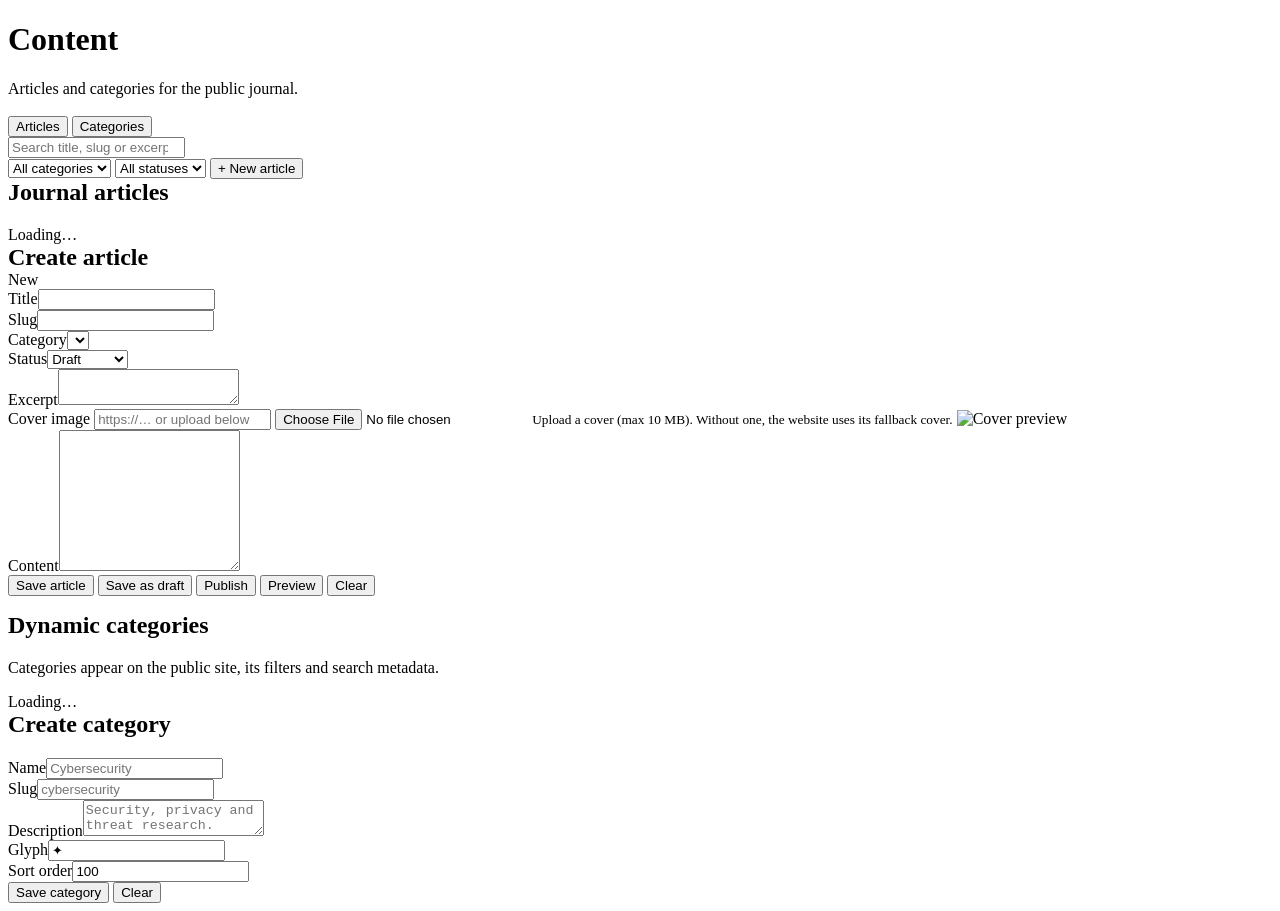
==== content.html @ 20296909 "Live UI preview (sample data) of the admin studio" ====
<!doctype html>
<html lang="en" data-theme="dark">
<head>
<script>try{var q=new URLSearchParams(location.search);var t=q.get("theme");if(t)localStorage.setItem("sc_theme",t);var a=q.get("accent");if(a)localStorage.setItem("sc_accent",a);}catch(e){}</script>
<meta charset="utf-8">
<meta name="viewport" content="width=device-width,initial-scale=1">
<title>Content — Sable &amp; Circuit Admin</title>
<script>
(function(){try{
  var t=localStorage.getItem("sc_theme")||"system";
  var th=t==="system"?(window.matchMedia("(prefers-color-scheme: dark)").matches?"dark":"light"):t;
  var r=document.documentElement;r.setAttribute("data-theme",th);
  r.setAttribute("data-density",localStorage.getItem("sc_density")||"comfortable");
  var a={teal:["#00aebb","#00838f"],indigo:["#7c8cff","#4f46e5"],emerald:["#34d399","#059669"],amber:["#f0a132","#b45309"],rose:["#fb7185","#be123c"]}[localStorage.getItem("sc_accent")||"teal"];
  r.style.setProperty("--accent",th==="dark"?a[0]:a[1]);
  r.style.setProperty("--accent-ink",th==="dark"?"#04120f":"#ffffff");
}catch(e){}})();
</script>
<link rel="stylesheet" href="assets/app.css">
<script src="assets/mock-supabase.js"></script>
</head>
<body data-page="content" data-shell="app">
<main class="wrap">
  <h1>Content</h1>
  <div class="muted">Articles and categories for the public journal.</div>
  <div id="notice" class="notice hidden"></div>

  <div class="tabs" style="margin-top:18px">
    <button class="tab active" id="tabArticles">Articles</button>
    <button class="tab" id="tabCategories">Categories</button>
  </div>

  <!-- ------------------------------- ARTICLES ------------------------------ -->
  <section id="paneArticles">
    <div class="toolbar">
      <div class="search"><input id="q" type="search" placeholder="Search title, slug or excerpt…"></div>
      <select id="fCategory" style="max-width:200px"><option value="">All categories</option></select>
      <select id="fStatus" style="max-width:170px">
        <option value="">All statuses</option>
        <option value="published">Published</option>
        <option value="draft">Draft</option>
      </select>
      <span class="muted small" id="count"></span>
      <button class="btn primary" id="newArticle">+ New article</button>
    </div>

    <div class="grid2">
      <section class="panel">
        <h2 style="margin-top:0">Journal articles</h2>
        <div id="list"><div class="empty">Loading…</div></div>
      </section>

      <section class="panel">
        <div class="spread">
          <h2 style="margin:0" id="formtitle">Create article</h2>
          <span class="badge" id="formstate">New</span>
        </div>
        <form id="articleform">
          <input id="aid" type="hidden">
          <div class="field"><label for="title">Title</label><input id="title" required maxlength="200"></div>
          <div class="field"><label for="slug">Slug</label><input id="slug" required maxlength="200"></div>
          <div class="grid2" style="gap:12px">
            <div class="field"><label for="category">Category</label><select id="category" required></select></div>
            <div class="field"><label for="status">Status</label><select id="status"><option value="draft">Draft</option><option value="published">Published</option></select></div>
          </div>
          <div class="field"><label for="excerpt">Excerpt</label><textarea id="excerpt" rows="2" maxlength="400"></textarea></div>
          <div class="field">
            <label for="cover">Cover image</label>
            <input id="cover" type="url" placeholder="https://… or upload below">
            <input id="coverfile" type="file" accept="image/png,image/jpeg,image/webp,image/gif,image/avif">
            <small class="muted">Upload a cover (max 10 MB). Without one, the website uses its fallback cover.</small>
            <img id="coverpreview" class="thumb hidden" alt="Cover preview">
          </div>
          <div class="field"><label for="content">Content</label><textarea id="content" rows="9"></textarea></div>
          <div class="row">
            <button class="btn primary" type="submit">Save article</button>
            <button class="btn" type="button" id="saveDraft">Save as draft</button>
            <button class="btn" type="button" id="publishBtn">Publish</button>
            <button class="btn" type="button" id="previewBtn">Preview</button>
            <button class="btn ghost" type="button" id="clearBtn">Clear</button>
          </div>
          <p class="muted small" id="formmeta"></p>
        </form>
      </section>
    </div>
  </section>

  <!-- ------------------------------ CATEGORIES ----------------------------- -->
  <section id="paneCategories" class="hidden">
    <div class="grid2">
      <section class="panel">
        <h2 style="margin-top:0">Dynamic categories</h2>
        <p class="muted small">Categories appear on the public site, its filters and search metadata.</p>
        <div id="categorylist"><div class="empty">Loading…</div></div>
      </section>
      <section class="panel">
        <h2 style="margin-top:0" id="categoryformtitle">Create category</h2>
        <form id="categoryform">
          <input id="cid" type="hidden">
          <div class="field"><label for="cname">Name</label><input id="cname" required maxlength="80" placeholder="Cybersecurity"></div>
          <div class="field"><label for="cslug">Slug</label><input id="cslug" required maxlength="100" placeholder="cybersecurity"></div>
          <div class="field"><label for="cdescription">Description</label><textarea id="cdescription" maxlength="240" placeholder="Security, privacy and threat research."></textarea></div>
          <div class="grid2" style="gap:12px">
            <div class="field"><label for="cglyph">Glyph</label><input id="cglyph" maxlength="8" value="✦"></div>
            <div class="field"><label for="csort">Sort order</label><input id="csort" type="number" value="100"></div>
          </div>
          <div class="row">
            <button class="btn primary" type="submit">Save category</button>
            <button class="btn ghost" type="button" id="categoryclear">Clear</button>
          </div>
        </form>
      </section>
    </div>
  </section>
</main>

<div id="modalRoot"></div>

<script src="assets/app.js"></script>
<script>
document.addEventListener("admin:ready", function(ev){
  var A = window.Admin, sb = A.sb, $ = A.$, who = ev.detail;
  var articles = [], categories = [];

  /* ------------------------------ tabs ------------------------------ */
  function showTab(which){
    $("paneArticles").classList.toggle("hidden", which !== "articles");
    $("paneCategories").classList.toggle("hidden", which !== "categories");
    $("tabArticles").classList.toggle("active", which === "articles");
    $("tabCategories").classList.toggle("active", which === "categories");
    if (which === "categories") loadCategories();
  }
  $("tabArticles").onclick = function(){ showTab("articles"); };
  $("tabCategories").onclick = function(){ showTab("categories"); };

  /* --------------------------- cover preview ------------------------ */
  function showCover(url){
    var im = $("coverpreview");
    if (url){ im.src = url; im.classList.remove("hidden"); im.onerror = function(){ im.classList.add("hidden"); }; }
    else { im.removeAttribute("src"); im.classList.add("hidden"); }
  }
  $("cover").oninput = function(){ showCover($("cover").value.trim()); };
  $("coverfile").onchange = async function(){
    var file = $("coverfile").files && $("coverfile").files[0];
    if (!file) return;
    if (!/^image\/(jpeg|png|webp|gif|avif)$/.test(file.type)){ A.setNotice("notice", "Choose a JPG, PNG, WebP, GIF or AVIF image.", "error"); $("coverfile").value = ""; return; }
    if (file.size > 10 * 1024 * 1024){ A.setNotice("notice", "Image is too large. Maximum size is 10 MB.", "error"); $("coverfile").value = ""; return; }
    try{
      A.setNotice("notice", "Uploading cover image…");
      var ext = (file.name.split(".").pop() || "jpg").toLowerCase().replace(/[^a-z0-9]/g, "") || "jpg";
      var path = "covers/" + Date.now() + "-" + Math.random().toString(36).slice(2, 9) + "." + ext;
      var up = await sb.storage.from(A.COVER_BUCKET).upload(path, file, { cacheControl: "3600", upsert: false, contentType: file.type });
      if (up.error) throw up.error;
      var pub = sb.storage.from(A.COVER_BUCKET).getPublicUrl(path);
      $("cover").value = pub.data.publicUrl;
      showCover(pub.data.publicUrl);
      A.setNotice("notice", "Cover uploaded. Save the article to apply it.", "ok");
    } catch(e){
      A.setNotice("notice", "Image upload failed: " + A.friendly(e), "error");
    }
  };

  /* --------------------------- article form ------------------------- */
  function clearArticle(){
    $("articleform").reset();
    $("aid").value = "";
    $("status").value = "draft";
    if (categories.length) $("category").value = categories[0].name;
    $("formtitle").textContent = "Create article";
    $("formstate").textContent = "New";
    $("formstate").className = "badge";
    $("formmeta").textContent = "";
    showCover("");
  }
  $("title").oninput = function(){ if (!$("aid").value) $("slug").value = A.slugify($("title").value); };
  $("newArticle").onclick = function(){ clearArticle(); $("title").focus(); };
  $("clearBtn").onclick = clearArticle;

  function fillForm(a){
    $("aid").value = a.id;
    $("title").value = a.title || "";
    $("slug").value = a.slug || "";
    if (a.category) {
      var has = Array.prototype.some.call($("category").options, function(o){ return o.value === a.category; });
      if (!has && a.category) { var o = document.createElement("option"); o.value = a.category; o.textContent = a.category; $("category").appendChild(o); }
      $("category").value = a.category;
    }
    $("status").value = a.status || "draft";
    $("excerpt").value = a.excerpt || "";
    $("cover").value = a.cover_image_url || "";
    $("content").value = a.content || "";
    $("formtitle").textContent = "Edit article";
    $("formstate").textContent = a.status || "draft";
    $("formstate").className = "badge " + (a.status || "draft");
    $("formmeta").textContent = "Created " + A.fmtDate(a.created_at) + " · updated " + A.fmtDate(a.updated_at);
    showCover(a.cover_image_url || "");
    window.scrollTo({ top: 0, behavior: "smooth" });
  }

  async function saveArticle(forcedStatus){
    var id = $("aid").value;
    var status = forcedStatus || $("status").value;
    var title = $("title").value.trim();
    if (!title){ A.setNotice("notice", "A title is required.", "error"); return; }
    var existing = id ? articles.filter(function(x){ return x.id === id; })[0] : null;
    var publishedAt = status === "published" ? ((existing && existing.published_at) || new Date().toISOString()) : null;

    var verb = !id ? (status === "published" ? "Publish this new article?" : "Save this new article as a draft?")
                   : (status === "published" ? "Save changes and publish this article? It will be live on the public site."
                                             : "Save changes and keep this article as a draft?");
    if (!confirm(verb)) return;

    var row = {
      title: title,
      slug: A.slugify($("slug").value || title),
      category: $("category").value || "Technology",
      status: status,
      excerpt: $("excerpt").value,
      cover_image_url: $("cover").value.trim() || null,
      content: $("content").value,
      created_by: who.user.id,
      updated_at: new Date().toISOString(),
      published_at: publishedAt
    };
    A.setNotice("notice", "Saving…");
    var r = id ? await sb.from("articles").update(row).eq("id", id) : await sb.from("articles").insert(row);
    if (r.error){ A.setNotice("notice", A.friendly(r.error), "error"); return; }
    A.setNotice("notice", status === "published" ? "Article published." : "Draft saved.", "ok");
    A.toast(status === "published" ? "Article published." : "Draft saved.", "ok");
    clearArticle();
    await loadArticles();
  }
  $("articleform").onsubmit = function(e){ e.preventDefault(); saveArticle(null); };
  $("saveDraft").onclick = function(){ $("status").value = "draft"; saveArticle("draft"); };
  $("publishBtn").onclick = function(){ $("status").value = "published"; saveArticle("published"); };

  async function setStatus(a, status){
    var msg = status === "published" ? "Publish \"" + a.title + "\"? It will be live on the public site."
                                     : "Move \"" + a.title + "\" back to drafts? It will be hidden from the public site.";
    if (!confirm(msg)) return;
    var r = await sb.from("articles").update({
      status: status,
      published_at: status === "published" ? (a.published_at || new Date().toISOString()) : null,
      updated_at: new Date().toISOString()
    }).eq("id", a.id);
    if (r.error){ A.setNotice("notice", A.friendly(r.error), "error"); return; }
    A.toast(status === "published" ? "Article published." : "Moved to drafts.", "ok");
    await loadArticles();
  }
  async function removeArticle(a){
    if (!confirm("Delete \"" + a.title + "\" permanently? This cannot be undone.")) return;
    var r = await sb.from("articles").delete().eq("id", a.id);
    if (r.error){ A.setNotice("notice", A.friendly(r.error), "error"); return; }
    A.toast("Article deleted.", "ok");
    if ($("aid").value === a.id) clearArticle();
    await loadArticles();
  }

  /* ---------------------------- preview ----------------------------- */
  function preview(a){
    var root = $("modalRoot");
    root.innerHTML =
      '<div class="modal" id="pv"><div class="sheet">' +
        '<div class="sheet-head"><b>Preview</b><button class="iconbtn" id="pvclose" aria-label="Close">' + A.ICON.close + '</button></div>' +
        '<div class="sheet-body">' +
          '<div class="pill-row"><span class="badge ' + A.esc(a.status || "draft") + '">' + A.esc(a.status || "draft") + '</span><span class="badge">' + A.esc(a.category || "—") + '</span></div>' +
          '<h2 class="preview-title">' + A.esc(a.title || "Untitled") + '</h2>' +
          '<div class="muted small">' + A.esc(a.slug || "") + '</div>' +
          (a.cover_image_url ? '<img src="' + A.esc(a.cover_image_url) + '" alt="" style="width:100%;border-radius:12px;border:1px solid var(--line);margin-top:14px">' : "") +
          (a.excerpt ? '<p style="font-size:16px"><em>' + A.esc(a.excerpt) + '</em></p>' : "") +
          '<div class="preview-body">' + A.esc(a.content || "") + '</div>' +
        '</div>' +
      '</div></div>';
    function close(){ root.innerHTML = ""; }
    $("pvclose").onclick = close;
    $("pv").onclick = function(e){ if (e.target.id === "pv") close(); };
    document.addEventListener("keydown", function esc2(e){ if (e.key === "Escape"){ close(); document.removeEventListener("keydown", esc2); } });
  }
  $("previewBtn").onclick = function(){
    preview({
      title: $("title").value, slug: $("slug").value, category: $("category").value,
      status: $("status").value, excerpt: $("excerpt").value,
      cover_image_url: $("cover").value, content: $("content").value
    });
  };

  /* --------------------------- article list ------------------------- */
  function render(){
    var q = $("q").value.trim().toLowerCase();
    var fc = $("fCategory").value, fs = $("fStatus").value;
    var rows = articles.filter(function(a){
      if (fc && a.category !== fc) return false;
      if (fs && a.status !== fs) return false;
      if (q){
        var hay = ((a.title || "") + " " + (a.slug || "") + " " + (a.category || "") + " " + (a.excerpt || "")).toLowerCase();
        if (hay.indexOf(q) === -1) return false;
      }
      return true;
    });
    $("count").textContent = rows.length + " of " + articles.length + " shown";
    if (!rows.length){ $("list").innerHTML = '<div class="empty">' + (articles.length ? "No articles match your filters." : "No articles yet.") + '</div>'; return; }
    $("list").innerHTML = rows.map(function(a){
      return '<div class="item" data-id="' + A.esc(a.id) + '">' +
        '<div class="spread"><div class="t">' + A.esc(a.title || "Untitled") + '</div><span class="badge ' + A.esc(a.status || "draft") + '">' + A.esc(a.status || "draft") + '</span></div>' +
        '<div class="meta">' + A.esc(a.slug || "") + ' · ' + A.esc(a.category || "—") + ' · updated ' + A.relTime(a.updated_at) + '</div>' +
        (a.cover_image_url ? '<img class="thumb" src="' + A.esc(a.cover_image_url) + '" alt="">' : '<div class="meta">No cover image</div>') +
        '<div class="row">' +
          '<button class="btn sm" data-act="edit">Edit</button>' +
          '<button class="btn sm" data-act="preview">Preview</button>' +
          (a.status === "published"
            ? '<button class="btn sm" data-act="draft">Unpublish</button>'
            : '<button class="btn sm primary" data-act="publish">Publish</button>') +
          '<button class="btn sm danger" data-act="delete">Delete</button>' +
        '</div></div>';
    }).join("");
    $("list").querySelectorAll(".item").forEach(function(el){
      var a = articles.filter(function(x){ return x.id === el.getAttribute("data-id"); })[0];
      el.querySelectorAll("[data-act]").forEach(function(b){
        b.onclick = function(){
          var act = b.getAttribute("data-act");
          if (act === "edit") fillForm(a);
          else if (act === "preview") preview(a);
          else if (act === "publish") setStatus(a, "published");
          else if (act === "draft") setStatus(a, "draft");
          else if (act === "delete") removeArticle(a);
        };
      });
    });
  }
  $("q").oninput = render;
  $("fCategory").onchange = render;
  $("fStatus").onchange = render;

  async function loadArticles(){
    var r = await sb.from("articles").select("*").order("updated_at", { ascending: false });
    if (r.error){ $("list").innerHTML = '<div class="empty">' + A.esc(A.friendly(r.error)) + '</div>'; return; }
    articles = r.data || [];
    render();
  }

  /* -------------------------- categories ---------------------------- */
  function renderCategoryOptions(){
    var el = $("category"), cur = el.value;
    el.innerHTML = categories.map(function(c){ return '<option value="' + A.esc(c.name) + '">' + A.esc(c.name) + '</option>'; }).join("");
    if (!categories.length) el.innerHTML = '<option value="Technology">Technology</option>';
    if (cur && Array.prototype.some.call(el.options, function(o){ return o.value === cur; })) el.value = cur;
    else if (el.options.length) el.value = el.options[0].value;

    var fc = $("fCategory"), fcCur = fc.value;
    fc.innerHTML = '<option value="">All categories</option>' + categories.map(function(c){ return '<option value="' + A.esc(c.name) + '">' + A.esc(c.name) + '</option>'; }).join("");
    if (fcCur) fc.value = fcCur;
  }
  function renderCategoryList(){
    if (!categories.length){ $("categorylist").innerHTML = '<div class="empty">No categories yet.</div>'; return; }
    $("categorylist").innerHTML = categories.map(function(c){
      return '<div class="item" data-id="' + A.esc(c.id) + '">' +
        '<div class="t">' + A.esc(c.glyph || "✦") + ' ' + A.esc(c.name) + '</div>' +
        '<div class="meta">' + A.esc(c.slug) + ' · ' + A.esc(c.description || "No description") + ' · order ' + A.esc(c.sort_order == null ? 100 : c.sort_order) + '</div>' +
        '<div class="row"><button class="btn sm" data-act="edit">Edit</button><button class="btn sm danger" data-act="delete">Delete</button></div></div>';
    }).join("");
    $("categorylist").querySelectorAll(".item").forEach(function(el){
      var c = categories.filter(function(x){ return x.id === el.getAttribute("data-id"); })[0];
      el.querySelector('[data-act="edit"]').onclick = function(){
        $("cid").value = c.id; $("cname").value = c.name; $("cslug").value = c.slug;
        $("cdescription").value = c.description || ""; $("cglyph").value = c.glyph || "✦";
        $("csort").value = (c.sort_order == null ? 100 : c.sort_order);
        $("categoryformtitle").textContent = "Edit category";
      };
      el.querySelector('[data-act="delete"]').onclick = function(){ deleteCategory(c); };
    });
  }
  function clearCategory(){
    $("categoryform").reset(); $("cid").value = ""; $("cglyph").value = "✦"; $("csort").value = "100";
    $("categoryformtitle").textContent = "Create category";
  }
  async function loadCategories(){
    var r = await sb.from("categories").select("*").order("sort_order").order("name");
    if (r.error){ A.setNotice("notice", "Could not load categories: " + A.friendly(r.error), "error"); return; }
    categories = r.data || [];
    renderCategoryOptions(); renderCategoryList();
  }
  async function deleteCategory(c){
    if (c.name === "Technology"){ A.setNotice("notice", "Technology is the fallback category and cannot be deleted.", "error"); return; }
    if (!confirm('Delete category "' + c.name + '"? Existing articles will be moved to Technology; the articles themselves are kept.')) return;
    var mv = await sb.from("articles").update({ category: "Technology" }).eq("category", c.name);
    if (mv.error){ A.setNotice("notice", A.friendly(mv.error), "error"); return; }
    var del = await sb.from("categories").delete().eq("id", c.id);
    if (del.error){ A.setNotice("notice", A.friendly(del.error), "error"); return; }
    A.toast("Category deleted; articles preserved.", "ok");
    await loadCategories(); await loadArticles();
  }
  $("categoryform").onsubmit = async function(e){
    e.preventDefault();
    var id = $("cid").value, name = $("cname").value.trim();
    var slug = A.slugify($("cslug").value || name);
    var row = {
      name: name, slug: slug, description: $("cdescription").value.trim(),
      glyph: $("cglyph").value.trim() || "✦",
      sort_order: Number($("csort").value) || 100,
      updated_at: new Date().toISOString()
    };
    var old = id ? categories.filter(function(c){ return c.id === id; })[0] : null;
    if (old && old.name !== name){
      var mv = await sb.from("articles").update({ category: name }).eq("category", old.name);
      if (mv.error){ A.setNotice("notice", A.friendly(mv.error), "error"); return; }
    }
    var r = id ? await sb.from("categories").update(row).eq("id", id) : await sb.from("categories").insert(row);
    if (r.error){ A.setNotice("notice", A.friendly(r.error), "error"); return; }
    A.setNotice("notice", "Category saved.", "ok");
    clearCategory();
    await loadCategories(); await loadArticles();
  };
  $("cname").oninput = function(){ if (!$("cid").value) $("cslug").value = A.slugify($("cname").value); };
  $("categoryclear").onclick = clearCategory;

  /* ------------------------------ boot ------------------------------ */
  (async function(){
    await loadCategories();
    await loadArticles();
    var params = new URLSearchParams(location.search);
    if (params.get("new")){ clearArticle(); }
    if (params.get("edit")){
      var r = await sb.from("articles").select("*").eq("id", params.get("edit")).maybeSingle();
      if (r.data) fillForm(r.data);
      else A.setNotice("notice", "That article could not be found.", "error");
    }
  })();
});
</script>
</body>
</html>
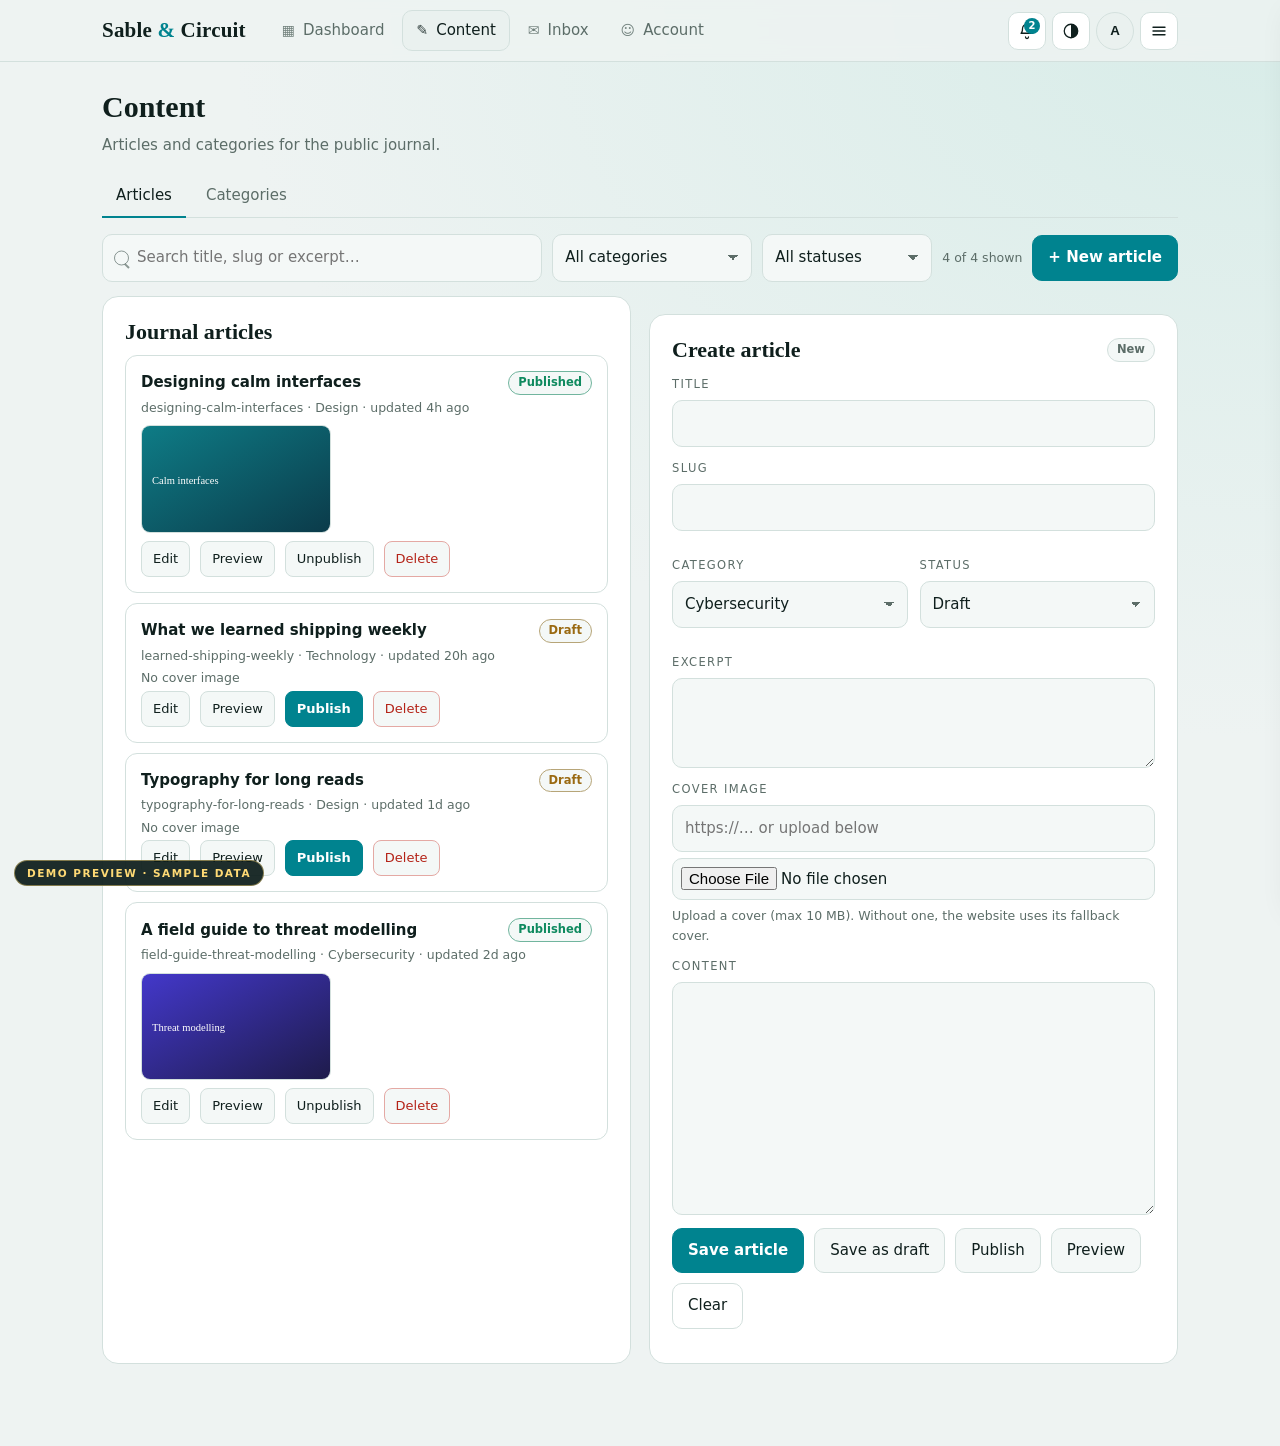
==== commit 1d7458f9: "Sync preview with admin_notifications wiring" ====
--- a/content.html
+++ b/content.html
@@ -215,13 +215,13 @@
       slug: A.slugify($("slug").value || title),
       category: $("category").value || "Technology",
       status: status,
-      excerpt: $("excerpt").value,
-      cover_image_url: $("cover").value.trim() || null,
-      content: $("content").value,
-      created_by: who.user.id,
+      excerpt: $("excerpt").value || "",
+      cover_image_url: $("cover").value.trim() || "",
+      content: $("content").value || "",
       updated_at: new Date().toISOString(),
       published_at: publishedAt
     };
+    if (!id) row.created_by = who.user.id;
     A.setNotice("notice", "Saving…");
     var r = id ? await sb.from("articles").update(row).eq("id", id) : await sb.from("articles").insert(row);
     if (r.error){ A.setNotice("notice", A.friendly(r.error), "error"); return; }
--- a/assets/app.css
+++ b/assets/app.css
@@ -0,0 +1,271 @@
+/* Sable & Circuit — Admin Studio shared styles
+   Theme tokens drive both light and dark modes. */
+
+:root{
+  --accent:#00aebb;
+  --accent-ink:#04120f;
+  --radius:16px;
+  --pad:22px;
+  --maxw:1120px;
+  --t:.22s ease;
+}
+
+html[data-theme="dark"]{
+  --bg:#031211;
+  --bg-glow:radial-gradient(ellipse at top right,#10302c,transparent 52%);
+  --panel:#0b1c1a;
+  --panel-2:#071715;
+  --panel-3:#0e2320;
+  --ink:#e8e4d3;
+  --muted:#9eafa8;
+  --line:#25413c;
+  --line-soft:#17302c;
+  --danger:#ff9d9d;
+  --danger-line:#a64e4e;
+  --ok:#5fe0b0;
+  --warn:#f0c674;
+  --shadow:0 14px 34px rgba(0,0,0,.42);
+}
+
+html[data-theme="light"]{
+  --bg:#eef3f2;
+  --bg-glow:radial-gradient(ellipse at top right,#d7ece8,transparent 58%);
+  --panel:#ffffff;
+  --panel-2:#f4f8f7;
+  --panel-3:#eaf1ef;
+  --ink:#0f1f1d;
+  --muted:#5c6d68;
+  --line:#d3e0dd;
+  --line-soft:#e6edeb;
+  --danger:#b42318;
+  --danger-line:#e4a9a4;
+  --ok:#0f8a5f;
+  --warn:#9a6a12;
+  --shadow:0 12px 30px rgba(16,32,30,.09);
+}
+
+html[data-density="compact"]{ --pad:14px; }
+
+*{box-sizing:border-box}
+html,body{min-height:100%}
+body{
+  margin:0;
+  padding:0 0 60px;
+  background:var(--bg-glow),var(--bg);
+  background-attachment:fixed;
+  color:var(--ink);
+  font:15px/1.55 system-ui,-apple-system,"Segoe UI",Roboto,sans-serif;
+  -webkit-font-smoothing:antialiased;
+}
+html[data-motion="reduced"] *{transition:none!important;animation:none!important}
+a{color:var(--accent);text-decoration:none}
+a:hover{text-decoration:underline}
+h1{font:600 30px/1.15 Georgia,serif;margin:.2em 0 .3em}
+h2{font:600 22px/1.2 Georgia,serif;margin:.2em 0 .4em}
+h3{font:600 17px/1.25 Georgia,serif;margin:.2em 0 .4em}
+.muted{color:var(--muted)}
+.small{font-size:12.5px}
+.hidden{display:none!important}
+.right{text-align:right}
+.nowrap{white-space:nowrap}
+.mono{font-family:ui-monospace,SFMono-Regular,Menlo,monospace}
+
+/* ---------- layout ---------- */
+.wrap{max-width:var(--maxw);margin:0 auto;padding:var(--pad)}
+.grid2{display:grid;grid-template-columns:1fr 1fr;gap:18px}
+.grid3{display:grid;grid-template-columns:repeat(3,1fr);gap:16px}
+.panel{background:var(--panel);border:1px solid var(--line);border-radius:var(--radius);padding:var(--pad)}
+.panel + .panel{margin-top:18px}
+.stack{display:grid;gap:14px}
+.row{display:flex;gap:10px;align-items:center;flex-wrap:wrap}
+.spread{display:flex;gap:12px;align-items:center;justify-content:space-between;flex-wrap:wrap}
+
+/* ---------- top bar ---------- */
+.topbar{
+  position:sticky;top:0;z-index:40;
+  background:color-mix(in srgb,var(--bg) 82%,transparent);
+  backdrop-filter:blur(10px);
+  border-bottom:1px solid var(--line);
+}
+@supports not (background:color-mix(in srgb,red,blue)){ .topbar{background:var(--panel)} }
+.topbar-inner{
+  max-width:var(--maxw);margin:0 auto;padding:10px var(--pad);
+  display:flex;align-items:center;gap:14px;
+}
+.brand{font:600 21px Georgia,serif;color:var(--ink);letter-spacing:.2px}
+.brand b{color:var(--accent)}
+.brand:hover{text-decoration:none}
+.nav{display:flex;gap:4px;margin-left:8px;flex:1}
+.navlink{
+  display:flex;align-items:center;gap:8px;
+  padding:8px 13px;border-radius:10px;color:var(--muted);
+  font-weight:500;border:1px solid transparent;
+}
+.navlink:hover{color:var(--ink);background:var(--panel-2);text-decoration:none}
+.navlink.active{color:var(--ink);background:var(--panel-3);border-color:var(--line)}
+.navlink .ic{opacity:.85;font-size:14px}
+.top-actions{display:flex;align-items:center;gap:6px}
+.iconbtn{
+  display:inline-flex;align-items:center;justify-content:center;position:relative;
+  width:38px;height:38px;border-radius:10px;border:1px solid var(--line);
+  background:var(--panel);color:var(--ink);cursor:pointer;
+}
+.iconbtn:hover{background:var(--panel-3)}
+.iconbtn svg{width:18px;height:18px}
+.iconbtn .dot{
+  position:absolute;top:5px;right:5px;min-width:16px;height:16px;padding:0 4px;
+  border-radius:9px;background:var(--accent);color:var(--accent-ink);
+  font:700 10px/16px system-ui;text-align:center;
+}
+.avatar{
+  width:38px;height:38px;border-radius:50%;border:1px solid var(--line);
+  background:var(--panel-3);color:var(--ink);display:inline-flex;
+  align-items:center;justify-content:center;font-weight:700;cursor:pointer;text-transform:uppercase;
+}
+
+/* ---------- buttons ---------- */
+.btn{
+  display:inline-flex;align-items:center;justify-content:center;gap:8px;
+  padding:10px 15px;border:1px solid var(--line);border-radius:10px;
+  background:var(--panel-2);color:var(--ink);font:inherit;font-weight:500;
+  cursor:pointer;transition:var(--t);
+}
+.btn:hover{background:var(--panel-3)}
+.btn:disabled{opacity:.55;cursor:not-allowed}
+.btn.primary{background:var(--accent);border-color:var(--accent);color:var(--accent-ink);font-weight:700}
+.btn.primary:hover{filter:brightness(1.06)}
+.btn.ghost{background:transparent}
+.btn.danger{color:var(--danger);border-color:var(--danger-line)}
+.btn.danger:hover{background:color-mix(in srgb,var(--danger) 14%,transparent)}
+.btn.block{display:flex;width:100%;margin-top:8px}
+.btn.sm{padding:7px 11px;font-size:13px;border-radius:8px}
+
+/* ---------- forms ---------- */
+.field{display:grid;gap:6px;margin:13px 0}
+.field label{font-size:11.5px;letter-spacing:.12em;color:var(--muted);text-transform:uppercase}
+input,textarea,select{
+  width:100%;padding:11px 12px;background:var(--panel-2);
+  border:1px solid var(--line);border-radius:10px;color:var(--ink);font:inherit;
+}
+input:focus,textarea:focus,select:focus{outline:none;border-color:var(--accent);box-shadow:0 0 0 3px color-mix(in srgb,var(--accent) 22%,transparent)}
+textarea{resize:vertical;min-height:90px}
+select{appearance:none;background-image:linear-gradient(45deg,transparent 50%,var(--muted) 50%),linear-gradient(135deg,var(--muted) 50%,transparent 50%);background-position:calc(100% - 18px) 50%,calc(100% - 13px) 50%;background-size:5px 5px,5px 5px;background-repeat:no-repeat;padding-right:34px}
+input[type="file"]{padding:8px}
+
+/* ---------- notices / toasts ---------- */
+.notice{padding:12px 14px;border:1px solid var(--line);border-radius:10px;background:var(--panel-2);white-space:pre-wrap;margin:12px 0}
+.notice.error{border-color:var(--danger-line);color:var(--danger)}
+.notice.ok{border-color:color-mix(in srgb,var(--ok) 55%,var(--line));color:var(--ok)}
+.toasts{position:fixed;right:16px;bottom:16px;display:grid;gap:10px;z-index:90;max-width:min(360px,86vw)}
+.toast{
+  padding:12px 14px;border:1px solid var(--line);border-left:3px solid var(--accent);
+  border-radius:10px;background:var(--panel);box-shadow:var(--shadow);font-size:14px;
+}
+.toast.error{border-left-color:var(--danger)}
+.toast.ok{border-left-color:var(--ok)}
+.toast b{display:block;margin-bottom:2px}
+
+/* ---------- stats ---------- */
+.stats{display:grid;grid-template-columns:repeat(auto-fit,minmax(168px,1fr));gap:14px}
+.stat{background:var(--panel);border:1px solid var(--line);border-radius:14px;padding:18px}
+.stat .k{font-size:11.5px;letter-spacing:.12em;color:var(--muted);text-transform:uppercase}
+.stat .n{font:700 30px/1.1 Georgia,serif;margin-top:8px}
+.stat .sub{font-size:12.5px;color:var(--muted);margin-top:4px}
+.stat.accent{border-color:color-mix(in srgb,var(--accent) 60%,var(--line))}
+.stat .n.warn{color:var(--warn)}
+
+/* ---------- list items / cards ---------- */
+.item{background:var(--panel);border:1px solid var(--line);border-radius:12px;padding:15px;margin:10px 0}
+.item:hover{border-color:color-mix(in srgb,var(--accent) 40%,var(--line))}
+.item .t{font-weight:600}
+.item .meta{color:var(--muted);font-size:12.5px;margin:3px 0}
+.thumb{width:100%;max-width:190px;max-height:120px;object-fit:cover;border-radius:9px;border:1px solid var(--line);display:block;margin:8px 0}
+.badge{display:inline-block;padding:2px 9px;border-radius:999px;font-size:11.5px;font-weight:600;border:1px solid var(--line);background:var(--panel-2);color:var(--muted);text-transform:capitalize}
+.badge.published{color:var(--ok);border-color:color-mix(in srgb,var(--ok) 50%,var(--line))}
+.badge.draft{color:var(--warn);border-color:color-mix(in srgb,var(--warn) 50%,var(--line))}
+.badge.new{color:var(--accent);border-color:color-mix(in srgb,var(--accent) 55%,var(--line))}
+.badge.read{color:var(--muted)}
+.badge.archived{color:var(--muted);opacity:.8}
+
+/* ---------- toolbar ---------- */
+.toolbar{display:flex;gap:10px;flex-wrap:wrap;align-items:center;margin:14px 0}
+.toolbar .grow{flex:1;min-width:180px}
+.search{position:relative;flex:1;min-width:190px}
+.search input{padding-left:34px}
+.search::before{content:"";position:absolute;left:12px;top:50%;width:13px;height:13px;transform:translateY(-50%);border:1.7px solid var(--muted);border-radius:50%;opacity:.7}
+.search::after{content:"";position:absolute;left:22px;top:calc(50% + 7px);width:6px;height:1.7px;background:var(--muted);transform:rotate(45deg);opacity:.7}
+.tabs{display:flex;gap:6px;border-bottom:1px solid var(--line);margin-bottom:16px}
+.tab{padding:9px 14px;border:0;background:none;color:var(--muted);font:inherit;font-weight:500;cursor:pointer;border-bottom:2px solid transparent;margin-bottom:-1px}
+.tab:hover{color:var(--ink)}
+.tab.active{color:var(--ink);border-bottom-color:var(--accent)}
+
+/* ---------- activity feed ---------- */
+.feed{display:grid;gap:2px}
+.act{display:flex;gap:12px;padding:11px 2px;border-bottom:1px solid var(--line-soft);align-items:flex-start}
+.act:last-child{border-bottom:0}
+.act .ic{width:30px;height:30px;border-radius:9px;background:var(--panel-3);display:grid;place-items:center;font-size:13px;flex:none;color:var(--muted)}
+.act .body{flex:1;min-width:0}
+.act .when{color:var(--muted);font-size:12px;white-space:nowrap}
+
+/* ---------- modal ---------- */
+.modal{position:fixed;inset:0;z-index:80;display:grid;place-items:center;padding:20px;background:rgba(0,0,0,.5)}
+.sheet{background:var(--panel);border:1px solid var(--line);border-radius:16px;width:100%;max-width:760px;max-height:86vh;overflow:auto;box-shadow:var(--shadow)}
+.sheet-head{display:flex;align-items:center;justify-content:space-between;gap:12px;padding:16px 20px;border-bottom:1px solid var(--line);position:sticky;top:0;background:var(--panel);z-index:1}
+.sheet-body{padding:20px}
+.preview-title{font:600 27px/1.2 Georgia,serif;margin:0 0 6px}
+.preview-body{white-space:pre-wrap;margin-top:16px;line-height:1.7}
+
+/* ---------- drawer (corner menu) ---------- */
+.drawer{
+  position:fixed;top:0;right:0;height:100%;width:352px;max-width:90vw;
+  background:var(--panel);border-left:1px solid var(--line);z-index:100;
+  transform:translateX(103%);transition:transform var(--t);
+  display:flex;flex-direction:column;box-shadow:var(--shadow);
+}
+.drawer.open{transform:none}
+.drawer-head{display:flex;align-items:flex-start;justify-content:space-between;gap:10px;padding:16px 18px;border-bottom:1px solid var(--line)}
+.drawer-title{font:600 18px Georgia,serif}
+.drawer-body{padding:14px 18px 26px;overflow:auto}
+.drawer-sec{padding:12px 0;border-bottom:1px solid var(--line-soft)}
+.drawer-sec:last-child{border-bottom:0}
+.sec-label{font-size:11px;letter-spacing:.14em;text-transform:uppercase;color:var(--muted);margin-bottom:9px}
+.drawer-nav{display:grid;gap:3px}
+.drawer-nav .navlink{padding:10px 12px}
+.scrim{position:fixed;inset:0;background:rgba(0,0,0,.45);z-index:95;opacity:0;pointer-events:none;transition:opacity var(--t)}
+.scrim.open{opacity:1;pointer-events:auto}
+
+/* segmented control + swatches */
+.seg{display:inline-flex;border:1px solid var(--line);border-radius:10px;overflow:hidden;background:var(--panel-2)}
+.seg button{padding:8px 12px;border:0;background:none;color:var(--muted);font:inherit;font-size:13px;cursor:pointer}
+.seg button + button{border-left:1px solid var(--line)}
+.seg button.active{background:var(--accent);color:var(--accent-ink);font-weight:700}
+.swatches{display:flex;gap:9px;flex-wrap:wrap}
+.swatch{width:28px;height:28px;border-radius:50%;border:2px solid var(--line);cursor:pointer;padding:0}
+.swatch.active{outline:2px solid var(--ink);outline-offset:2px}
+
+/* ---------- auth ---------- */
+.auth-shell{min-height:100vh;display:grid;place-items:center;padding:26px}
+.auth-card{width:100%;max-width:440px;background:var(--panel);border:1px solid var(--line);border-radius:18px;padding:28px;box-shadow:var(--shadow)}
+.eyebrow{font-size:11px;letter-spacing:.18em;color:var(--accent);text-transform:uppercase}
+.auth-top{display:flex;justify-content:space-between;align-items:center;margin-bottom:18px}
+.linklike{background:none;border:0;color:var(--accent);font:inherit;cursor:pointer;padding:0;text-align:left}
+.linklike:hover{text-decoration:underline}
+
+/* ---------- misc ---------- */
+.empty{padding:26px;text-align:center;color:var(--muted);border:1px dashed var(--line);border-radius:12px}
+.kv{display:grid;grid-template-columns:auto 1fr;gap:8px 16px;font-size:14px}
+.kv .k{color:var(--muted)}
+.divider{height:1px;background:var(--line);margin:18px 0}
+.pill-row{display:flex;gap:8px;flex-wrap:wrap}
+.hintbox{border:1px dashed var(--line);border-radius:10px;padding:12px;color:var(--muted);font-size:13px}
+
+@media(max-width:860px){
+  .grid2,.grid3{grid-template-columns:1fr}
+  .nav{display:none}
+  .topbar-inner{gap:8px}
+  .brand{flex:1;font-size:19px}
+}
+@media(max-width:520px){
+  .stats{grid-template-columns:1fr 1fr}
+  .stat .n{font-size:25px}
+}
